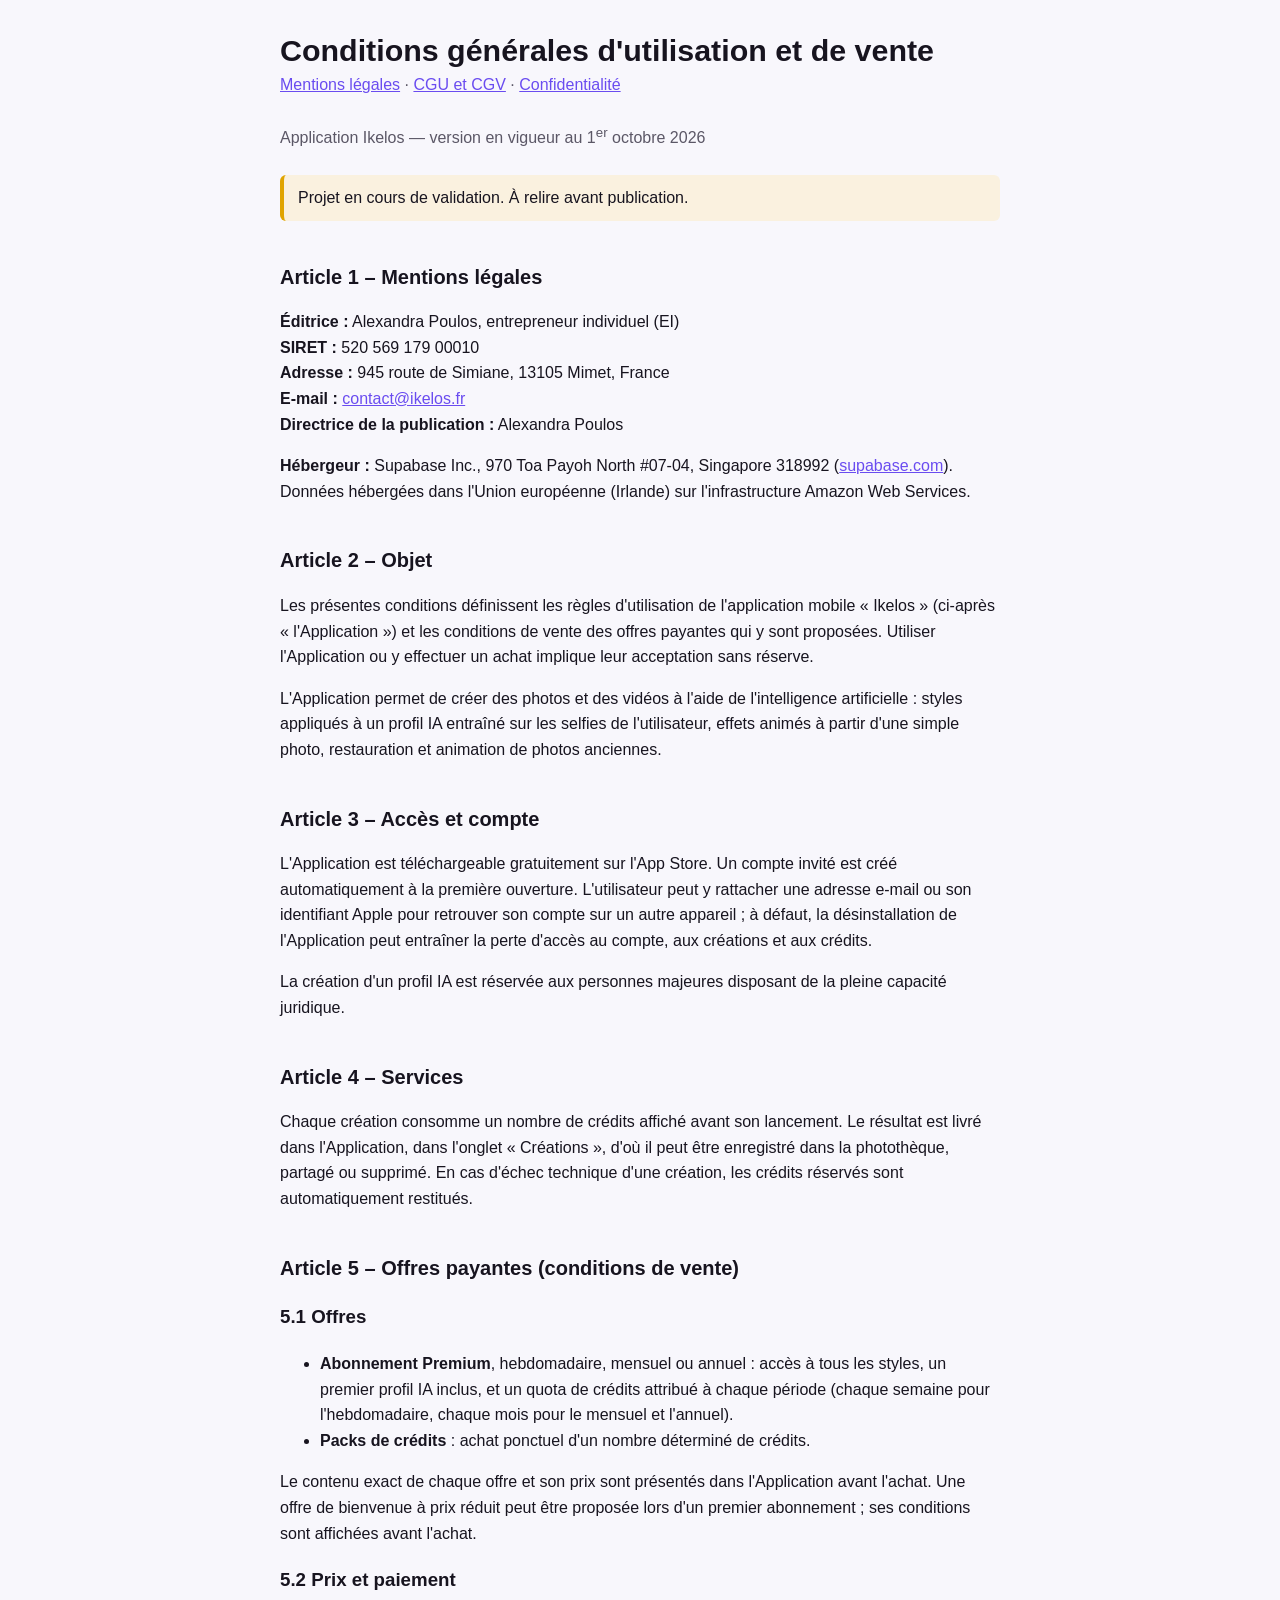
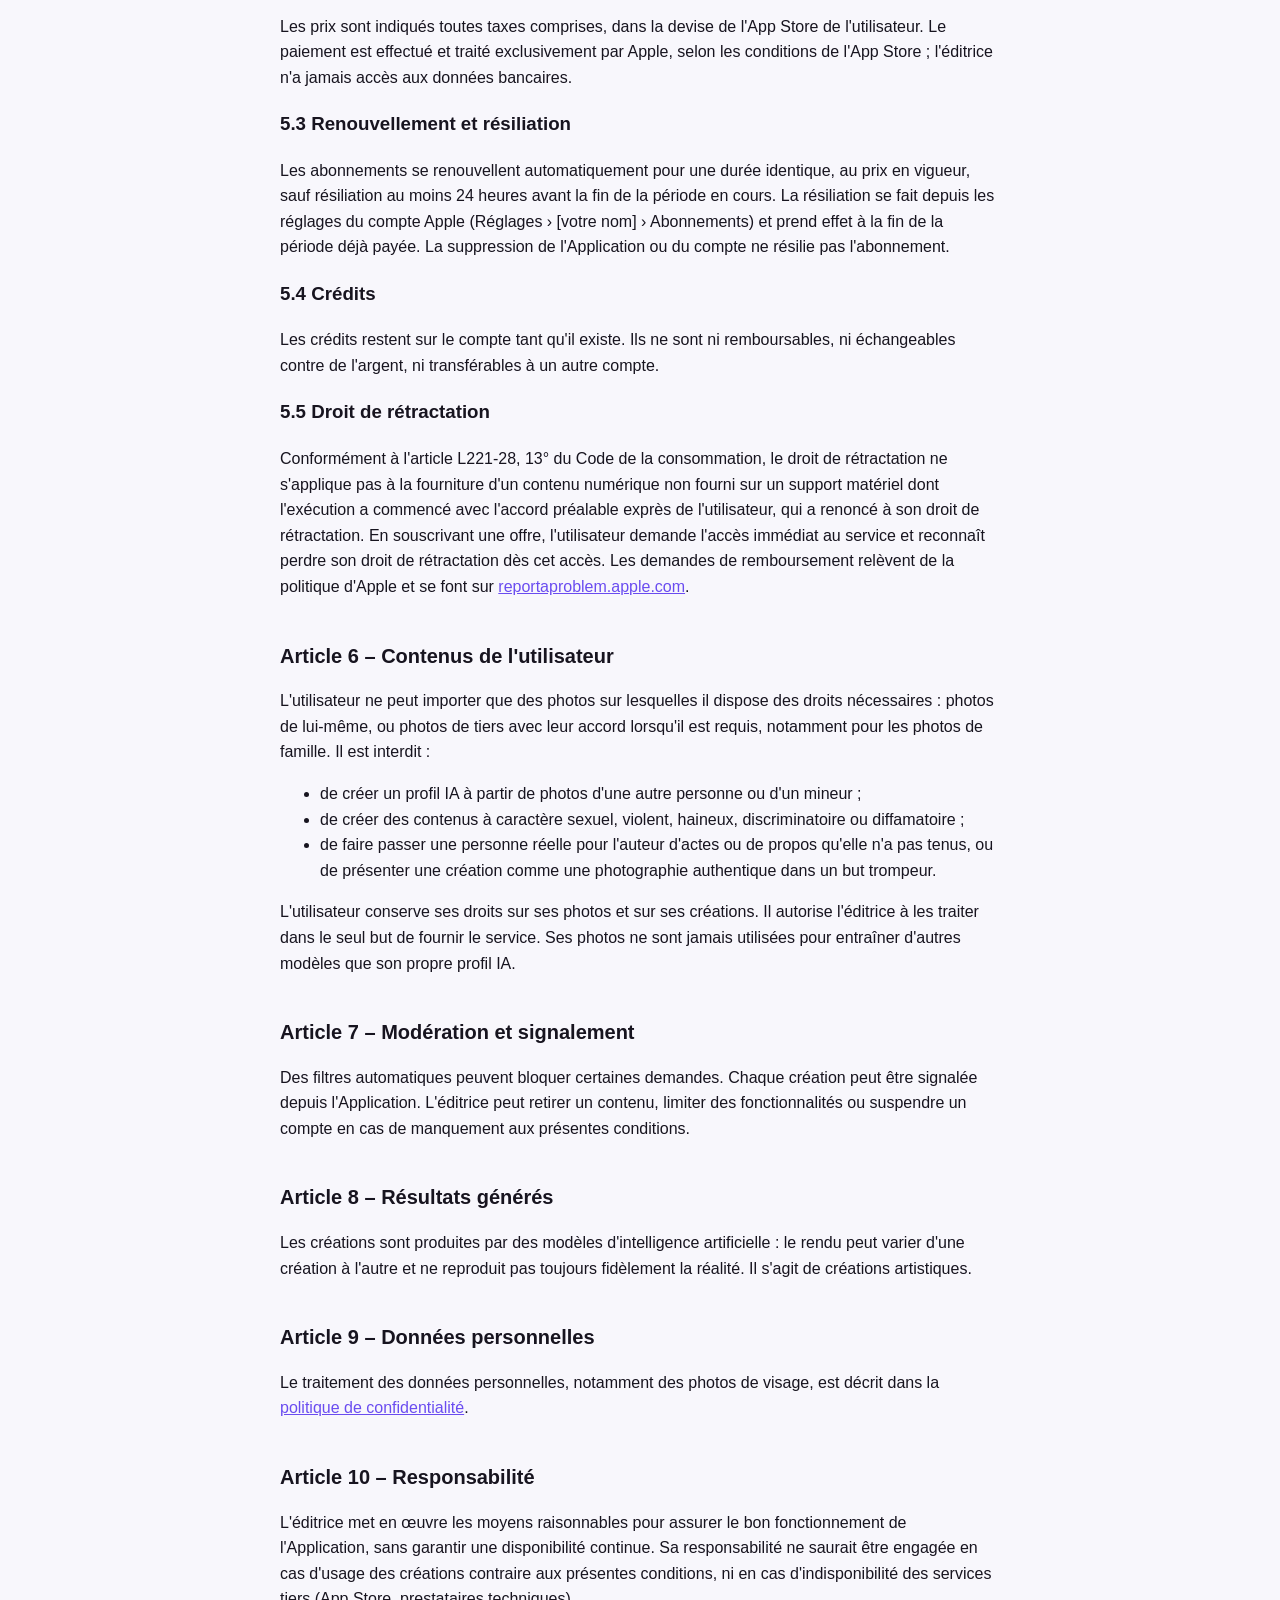
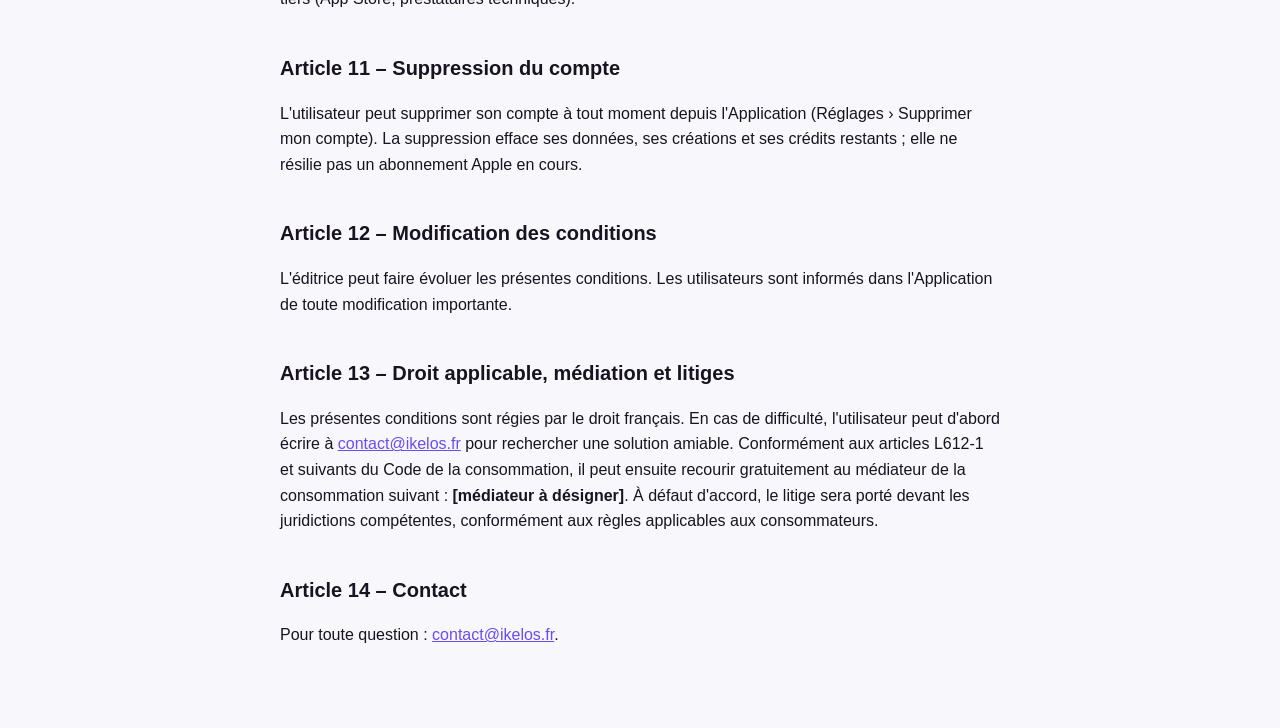
==== cgu/index.html @ d34604f9 "Site ikelos.fr : accueil, mentions légales, CGU et CGV, confidentialité, support Co-Authored-By: Cla" ====
<!doctype html>
<html lang="fr"><head><meta charset="utf-8"><meta name="viewport" content="width=device-width,initial-scale=1">
<title>Ikelos — CGU et CGV</title><link rel="stylesheet" href="/style.css"></head>
<body><main>
<h1>Conditions générales d'utilisation et de vente</h1>
<p class="meta"><a href="/mentions-legales/">Mentions légales</a> · <a href="/cgu/">CGU et CGV</a> · <a href="/confidentialite/">Confidentialité</a></p>
<p class="meta">Application Ikelos — version en vigueur au 1<sup>er</sup> octobre 2026</p>
<p class="draft">Projet en cours de validation. À relire avant publication.</p>

<h2>Article 1 – Mentions légales</h2>
<p><strong>Éditrice :</strong> Alexandra Poulos, entrepreneur individuel (EI)<br>
<strong>SIRET :</strong> 520 569 179 00010<br>
<strong>Adresse :</strong> 945 route de Simiane, 13105 Mimet, France<br>
<strong>E-mail :</strong> <a href="mailto:contact@ikelos.fr">contact@ikelos.fr</a><br>
<strong>Directrice de la publication :</strong> Alexandra Poulos</p>
<p><strong>Hébergeur :</strong> Supabase Inc., 970 Toa Payoh North #07-04, Singapore 318992 (<a href="https://supabase.com">supabase.com</a>). Données hébergées dans l'Union européenne (Irlande) sur l'infrastructure Amazon Web Services.</p>

<h2>Article 2 – Objet</h2>
<p>Les présentes conditions définissent les règles d'utilisation de l'application mobile « Ikelos » (ci-après « l'Application ») et les conditions de vente des offres payantes qui y sont proposées. Utiliser l'Application ou y effectuer un achat implique leur acceptation sans réserve.</p>
<p>L'Application permet de créer des photos et des vidéos à l'aide de l'intelligence artificielle : styles appliqués à un profil IA entraîné sur les selfies de l'utilisateur, effets animés à partir d'une simple photo, restauration et animation de photos anciennes.</p>

<h2>Article 3 – Accès et compte</h2>
<p>L'Application est téléchargeable gratuitement sur l'App Store. Un compte invité est créé automatiquement à la première ouverture. L'utilisateur peut y rattacher une adresse e-mail ou son identifiant Apple pour retrouver son compte sur un autre appareil ; à défaut, la désinstallation de l'Application peut entraîner la perte d'accès au compte, aux créations et aux crédits.</p>
<p>La création d'un profil IA est réservée aux personnes majeures disposant de la pleine capacité juridique.</p>

<h2>Article 4 – Services</h2>
<p>Chaque création consomme un nombre de crédits affiché avant son lancement. Le résultat est livré dans l'Application, dans l'onglet « Créations », d'où il peut être enregistré dans la photothèque, partagé ou supprimé. En cas d'échec technique d'une création, les crédits réservés sont automatiquement restitués.</p>

<h2>Article 5 – Offres payantes (conditions de vente)</h2>
<h3>5.1 Offres</h3>
<ul>
<li><strong>Abonnement Premium</strong>, hebdomadaire, mensuel ou annuel : accès à tous les styles, un premier profil IA inclus, et un quota de crédits attribué à chaque période (chaque semaine pour l'hebdomadaire, chaque mois pour le mensuel et l'annuel).</li>
<li><strong>Packs de crédits</strong> : achat ponctuel d'un nombre déterminé de crédits.</li>
</ul>
<p>Le contenu exact de chaque offre et son prix sont présentés dans l'Application avant l'achat. Une offre de bienvenue à prix réduit peut être proposée lors d'un premier abonnement ; ses conditions sont affichées avant l'achat.</p>
<h3>5.2 Prix et paiement</h3>
<p>Les prix sont indiqués toutes taxes comprises, dans la devise de l'App Store de l'utilisateur. Le paiement est effectué et traité exclusivement par Apple, selon les conditions de l'App Store ; l'éditrice n'a jamais accès aux données bancaires.</p>
<h3>5.3 Renouvellement et résiliation</h3>
<p>Les abonnements se renouvellent automatiquement pour une durée identique, au prix en vigueur, sauf résiliation au moins 24 heures avant la fin de la période en cours. La résiliation se fait depuis les réglages du compte Apple (Réglages › [votre nom] › Abonnements) et prend effet à la fin de la période déjà payée. La suppression de l'Application ou du compte ne résilie pas l'abonnement.</p>
<h3>5.4 Crédits</h3>
<p>Les crédits restent sur le compte tant qu'il existe. Ils ne sont ni remboursables, ni échangeables contre de l'argent, ni transférables à un autre compte.</p>
<h3>5.5 Droit de rétractation</h3>
<p>Conformément à l'article L221-28, 13° du Code de la consommation, le droit de rétractation ne s'applique pas à la fourniture d'un contenu numérique non fourni sur un support matériel dont l'exécution a commencé avec l'accord préalable exprès de l'utilisateur, qui a renoncé à son droit de rétractation. En souscrivant une offre, l'utilisateur demande l'accès immédiat au service et reconnaît perdre son droit de rétractation dès cet accès. Les demandes de remboursement relèvent de la politique d'Apple et se font sur <a href="https://reportaproblem.apple.com">reportaproblem.apple.com</a>.</p>

<h2>Article 6 – Contenus de l'utilisateur</h2>
<p>L'utilisateur ne peut importer que des photos sur lesquelles il dispose des droits nécessaires : photos de lui-même, ou photos de tiers avec leur accord lorsqu'il est requis, notamment pour les photos de famille. Il est interdit :</p>
<ul>
<li>de créer un profil IA à partir de photos d'une autre personne ou d'un mineur ;</li>
<li>de créer des contenus à caractère sexuel, violent, haineux, discriminatoire ou diffamatoire ;</li>
<li>de faire passer une personne réelle pour l'auteur d'actes ou de propos qu'elle n'a pas tenus, ou de présenter une création comme une photographie authentique dans un but trompeur.</li>
</ul>
<p>L'utilisateur conserve ses droits sur ses photos et sur ses créations. Il autorise l'éditrice à les traiter dans le seul but de fournir le service. Ses photos ne sont jamais utilisées pour entraîner d'autres modèles que son propre profil IA.</p>

<h2>Article 7 – Modération et signalement</h2>
<p>Des filtres automatiques peuvent bloquer certaines demandes. Chaque création peut être signalée depuis l'Application. L'éditrice peut retirer un contenu, limiter des fonctionnalités ou suspendre un compte en cas de manquement aux présentes conditions.</p>

<h2>Article 8 – Résultats générés</h2>
<p>Les créations sont produites par des modèles d'intelligence artificielle : le rendu peut varier d'une création à l'autre et ne reproduit pas toujours fidèlement la réalité. Il s'agit de créations artistiques.</p>

<h2>Article 9 – Données personnelles</h2>
<p>Le traitement des données personnelles, notamment des photos de visage, est décrit dans la <a href="/confidentialite/">politique de confidentialité</a>.</p>

<h2>Article 10 – Responsabilité</h2>
<p>L'éditrice met en œuvre les moyens raisonnables pour assurer le bon fonctionnement de l'Application, sans garantir une disponibilité continue. Sa responsabilité ne saurait être engagée en cas d'usage des créations contraire aux présentes conditions, ni en cas d'indisponibilité des services tiers (App Store, prestataires techniques).</p>

<h2>Article 11 – Suppression du compte</h2>
<p>L'utilisateur peut supprimer son compte à tout moment depuis l'Application (Réglages › Supprimer mon compte). La suppression efface ses données, ses créations et ses crédits restants ; elle ne résilie pas un abonnement Apple en cours.</p>

<h2>Article 12 – Modification des conditions</h2>
<p>L'éditrice peut faire évoluer les présentes conditions. Les utilisateurs sont informés dans l'Application de toute modification importante.</p>

<h2>Article 13 – Droit applicable, médiation et litiges</h2>
<p>Les présentes conditions sont régies par le droit français. En cas de difficulté, l'utilisateur peut d'abord écrire à <a href="mailto:contact@ikelos.fr">contact@ikelos.fr</a> pour rechercher une solution amiable. Conformément aux articles L612-1 et suivants du Code de la consommation, il peut ensuite recourir gratuitement au médiateur de la consommation suivant : <strong>[médiateur à désigner]</strong>. À défaut d'accord, le litige sera porté devant les juridictions compétentes, conformément aux règles applicables aux consommateurs.</p>

<h2>Article 14 – Contact</h2>
<p>Pour toute question : <a href="mailto:contact@ikelos.fr">contact@ikelos.fr</a>.</p>
</main></body></html>
---- style.css ----
:root{--bg:#f8f7fc;--text:#17141f;--muted:#5b5766;--accent:#6a4cf0}
@media (prefers-color-scheme:dark){:root{--bg:#0e0b14;--text:#f2effa;--muted:#a9a3b8;--accent:#a493ff}}
body{margin:0;background:var(--bg);color:var(--text);font:16px/1.6 -apple-system,BlinkMacSystemFont,"Segoe UI",Roboto,sans-serif}
main{max-width:720px;margin:0 auto;padding:32px 20px 64px}
h1{font-size:1.9em;line-height:1.2;margin:0 0 4px}h2{margin-top:2em;font-size:1.25em}
.meta{color:var(--muted);margin:0 0 24px}a{color:var(--accent)}
table{border-collapse:collapse;width:100%;font-size:.95em}td,th{border-bottom:1px solid #8883;padding:8px 6px;text-align:left;vertical-align:top}
.draft{background:#ffd76a33;border-left:4px solid #e0a400;padding:10px 14px;border-radius:6px}

.hero{padding:48px 0 8px}.hero h1{font-size:2.4em}.lead{font-size:1.15em;color:var(--muted)}
.cta{display:inline-block;margin-top:16px;padding:12px 22px;border-radius:999px;background:var(--accent);color:#fff;text-decoration:none;font-weight:600}
.features{display:grid;gap:14px;margin-top:28px}.features div{padding:16px;border-radius:14px;background:#8881}
footer{margin-top:48px;color:var(--muted);font-size:.9em}
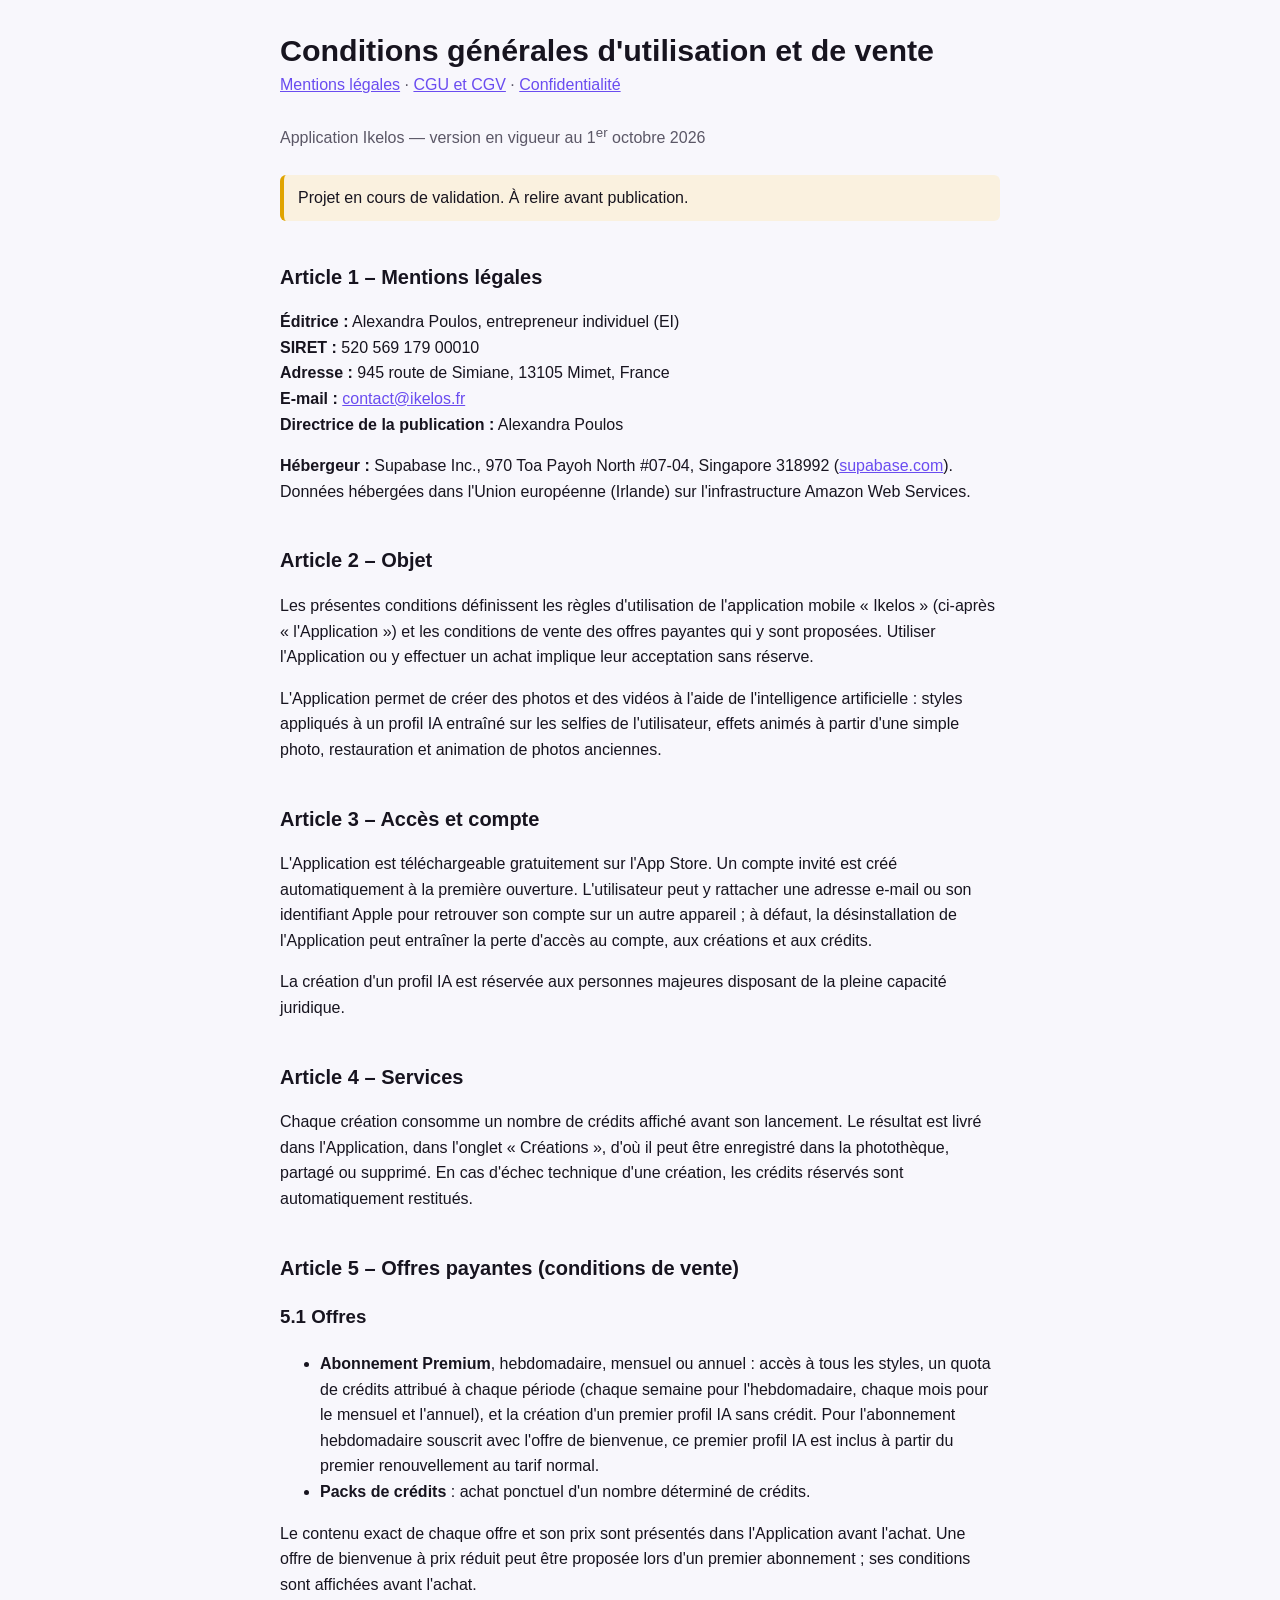
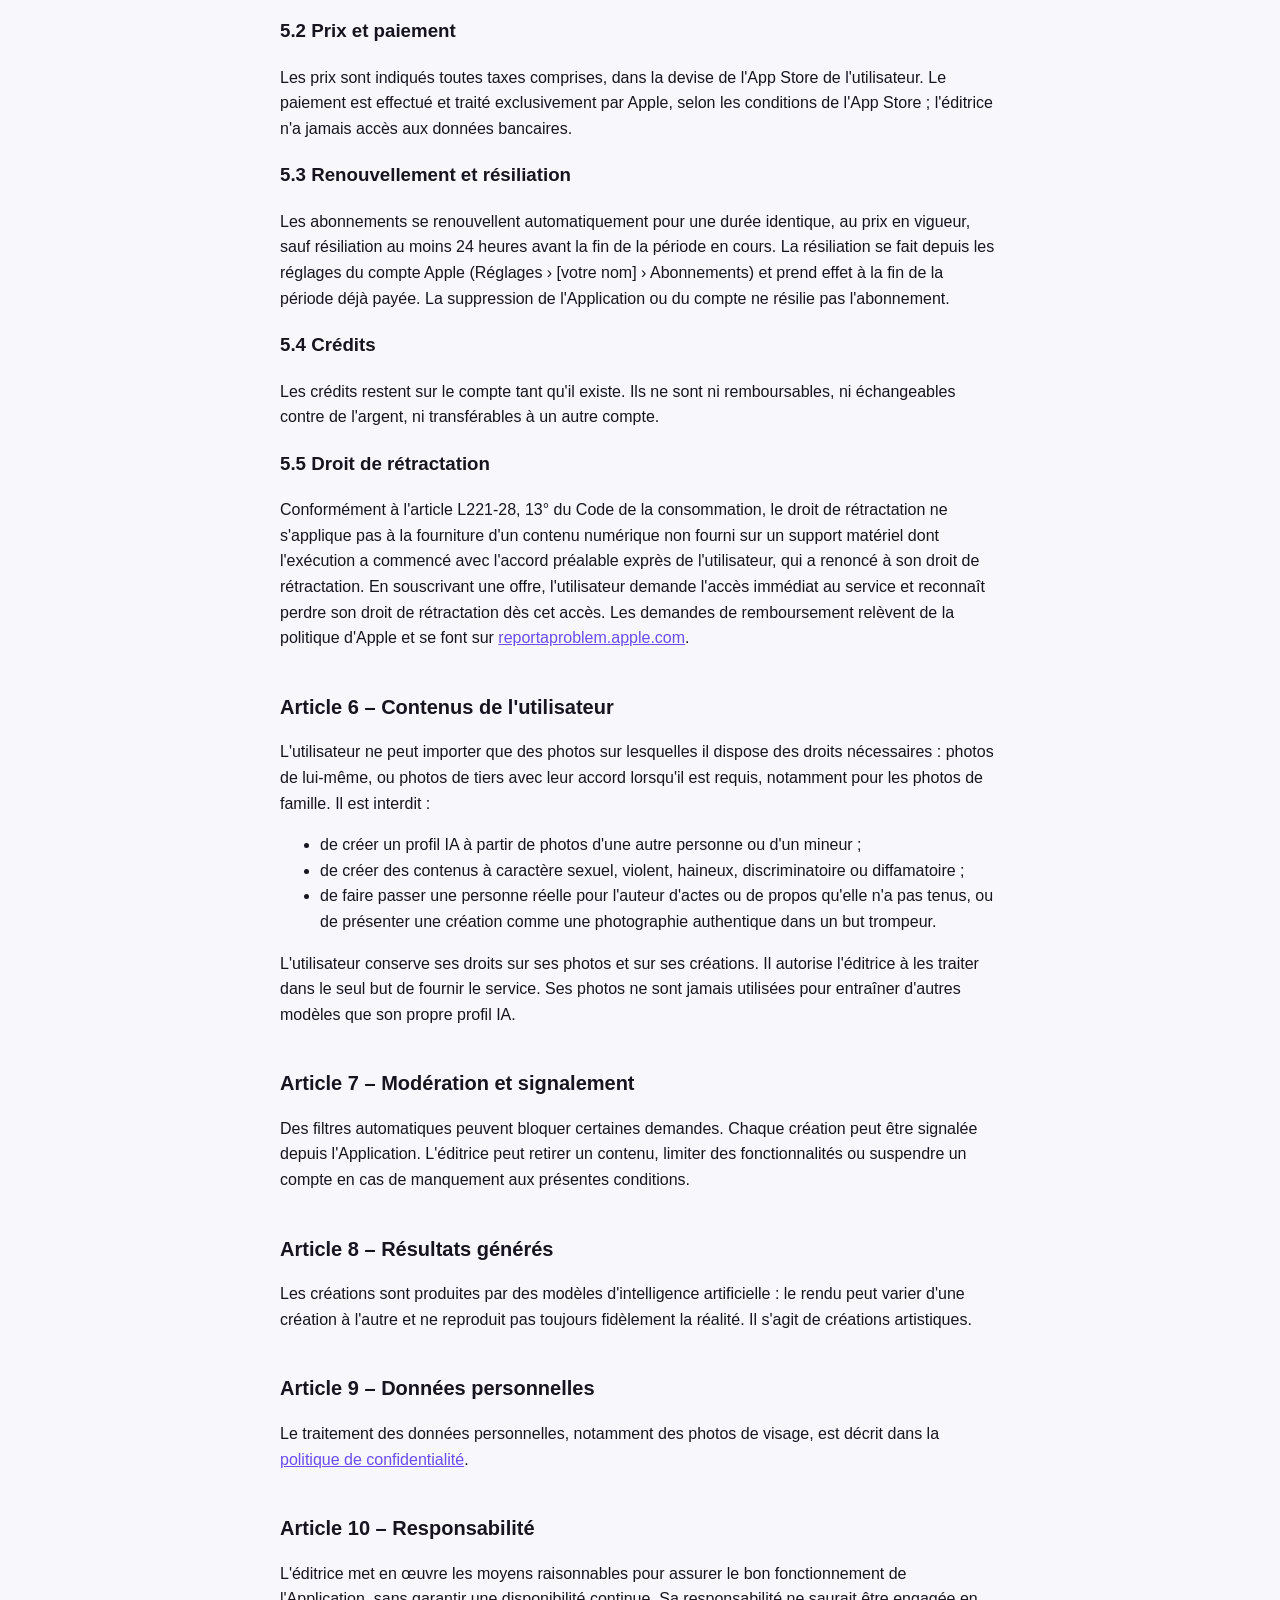
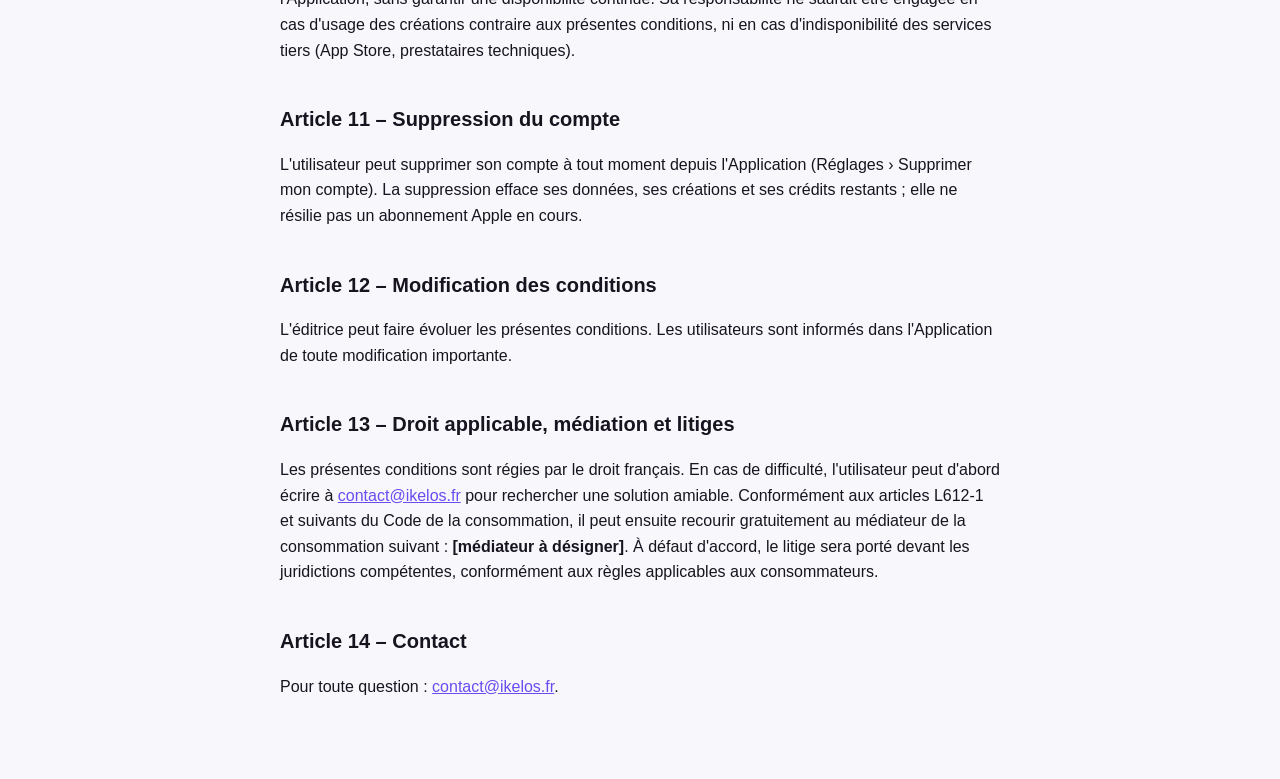
==== commit 2e3f23ea: "CGV : profil IA inclus après la semaine de bienvenue de l'hebdomadaire Co-Authored-By: Claude Opus 5" ====
--- a/cgu/index.html
+++ b/cgu/index.html
@@ -29,7 +29,7 @@
 <h2>Article 5 – Offres payantes (conditions de vente)</h2>
 <h3>5.1 Offres</h3>
 <ul>
-<li><strong>Abonnement Premium</strong>, hebdomadaire, mensuel ou annuel : accès à tous les styles, un premier profil IA inclus, et un quota de crédits attribué à chaque période (chaque semaine pour l'hebdomadaire, chaque mois pour le mensuel et l'annuel).</li>
+<li><strong>Abonnement Premium</strong>, hebdomadaire, mensuel ou annuel : accès à tous les styles, un quota de crédits attribué à chaque période (chaque semaine pour l'hebdomadaire, chaque mois pour le mensuel et l'annuel), et la création d'un premier profil IA sans crédit. Pour l'abonnement hebdomadaire souscrit avec l'offre de bienvenue, ce premier profil IA est inclus à partir du premier renouvellement au tarif normal.</li>
 <li><strong>Packs de crédits</strong> : achat ponctuel d'un nombre déterminé de crédits.</li>
 </ul>
 <p>Le contenu exact de chaque offre et son prix sont présentés dans l'Application avant l'achat. Une offre de bienvenue à prix réduit peut être proposée lors d'un premier abonnement ; ses conditions sont affichées avant l'achat.</p>
